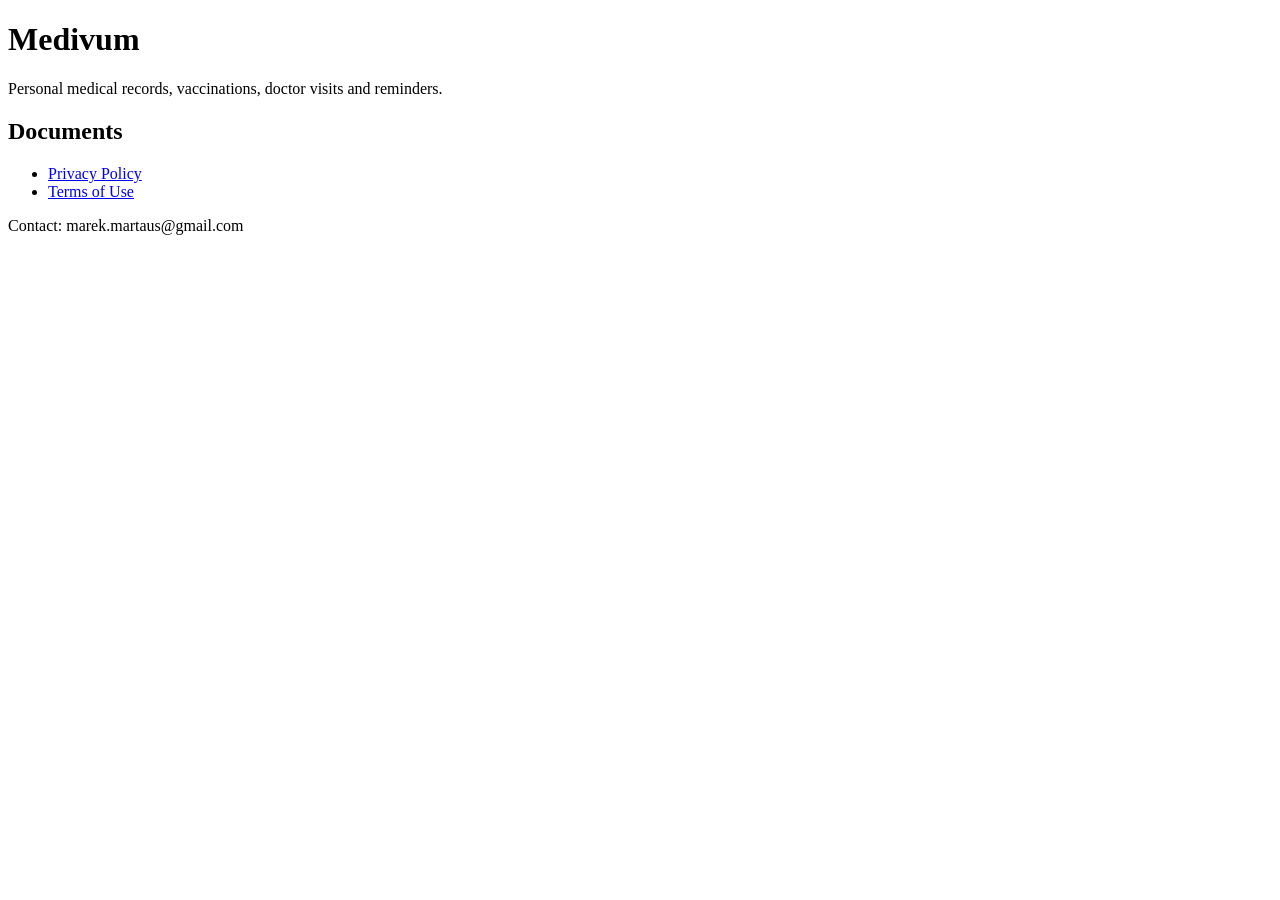
==== index.html @ 5779e425 "Create index.html" ====
<!DOCTYPE html>
<html lang="en">
<head>
  <meta charset="UTF-8">
  <title>Medivum</title>
</head>
<body>
  <h1>Medivum</h1>
  <p>Personal medical records, vaccinations, doctor visits and reminders.</p>

  <h2>Documents</h2>
  <ul>
    <li><a href="privacy.html">Privacy Policy</a></li>
    <li><a href="terms.html">Terms of Use</a></li>
  </ul>

  <p>Contact: marek.martaus@gmail.com</p>
</body>
</html>
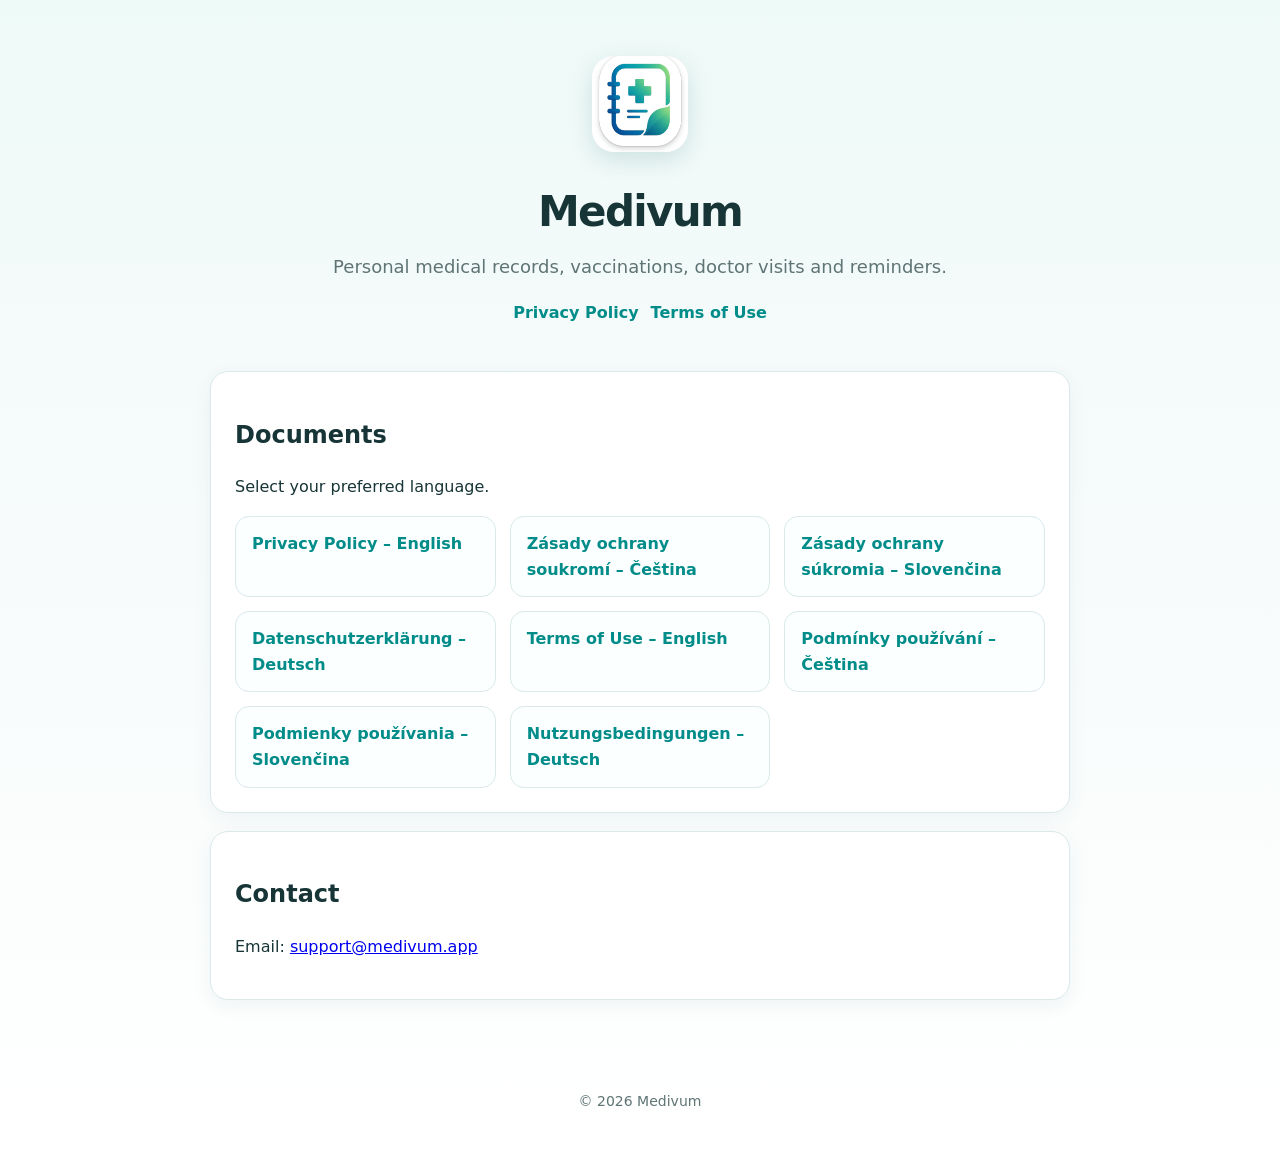
==== commit d0944ca5: "Add files via upload" ====
--- a/index.html
+++ b/index.html
@@ -2,18 +2,43 @@
 <html lang="en">
 <head>
   <meta charset="UTF-8">
+  <meta name="viewport" content="width=device-width, initial-scale=1">
   <title>Medivum</title>
+  <link rel="stylesheet" href="style.css">
 </head>
 <body>
-  <h1>Medivum</h1>
-  <p>Personal medical records, vaccinations, doctor visits and reminders.</p>
+  <header>
+    <img src="logo.png" alt="Medivum logo" class="logo">
+    <h1>Medivum</h1>
+    <p class="subtitle">Personal medical records, vaccinations, doctor visits and reminders.</p>
+    <nav>
+      <a href="privacy.html">Privacy Policy</a>
+      <a href="terms.html">Terms of Use</a>
+    </nav>
+  </header>
 
-  <h2>Documents</h2>
-  <ul>
-    <li><a href="privacy.html">Privacy Policy</a></li>
-    <li><a href="terms.html">Terms of Use</a></li>
-  </ul>
+  <main>
+    <section class="card">
+      <h2>Documents</h2>
+      <p>Select your preferred language.</p>
+      <div class="grid">
+        <a class="button" href="privacy-en.html">Privacy Policy – English</a>
+        <a class="button" href="privacy-cs.html">Zásady ochrany soukromí – Čeština</a>
+        <a class="button" href="privacy-sk.html">Zásady ochrany súkromia – Slovenčina</a>
+        <a class="button" href="privacy-de.html">Datenschutzerklärung – Deutsch</a>
+        <a class="button" href="terms-en.html">Terms of Use – English</a>
+        <a class="button" href="terms-cs.html">Podmínky používání – Čeština</a>
+        <a class="button" href="terms-sk.html">Podmienky používania – Slovenčina</a>
+        <a class="button" href="terms-de.html">Nutzungsbedingungen – Deutsch</a>
+      </div>
+    </section>
 
-  <p>Contact: marek.martaus@gmail.com</p>
+    <section class="card">
+      <h2>Contact</h2>
+      <p>Email: <a href="mailto:support@medivum.app">support@medivum.app</a></p>
+    </section>
+  </main>
+
+  <footer>© 2026 Medivum</footer>
 </body>
 </html>
--- a/style.css
+++ b/style.css
@@ -0,0 +1,120 @@
+:root {
+  --bg: #f7fbfb;
+  --card: #ffffff;
+  --text: #173536;
+  --muted: #5f7475;
+  --primary: #008c89;
+  --border: #dbe9e9;
+}
+
+* { box-sizing: border-box; }
+
+body {
+  margin: 0;
+  font-family: system-ui, -apple-system, BlinkMacSystemFont, "Segoe UI", sans-serif;
+  background: linear-gradient(180deg, #eefaf8 0%, var(--bg) 45%, #ffffff 100%);
+  color: var(--text);
+  line-height: 1.6;
+}
+
+header {
+  max-width: 900px;
+  margin: 0 auto;
+  padding: 56px 20px 28px;
+  text-align: center;
+}
+
+.logo {
+  width: 96px;
+  height: 96px;
+  border-radius: 22px;
+  box-shadow: 0 8px 24px rgba(0, 90, 90, .15);
+}
+
+h1 {
+  margin: 18px 0 8px;
+  font-size: 42px;
+  letter-spacing: -0.04em;
+}
+
+.subtitle {
+  color: var(--muted);
+  font-size: 18px;
+  margin: 0 auto;
+  max-width: 620px;
+}
+
+main {
+  max-width: 900px;
+  margin: 0 auto;
+  padding: 0 20px 48px;
+}
+
+.card {
+  background: var(--card);
+  border: 1px solid var(--border);
+  border-radius: 18px;
+  padding: 24px;
+  margin: 18px 0;
+  box-shadow: 0 6px 20px rgba(24, 78, 78, .06);
+}
+
+.grid {
+  display: grid;
+  grid-template-columns: repeat(auto-fit, minmax(210px, 1fr));
+  gap: 14px;
+}
+
+a.button {
+  display: block;
+  padding: 14px 16px;
+  border: 1px solid var(--border);
+  border-radius: 14px;
+  color: var(--primary);
+  text-decoration: none;
+  font-weight: 650;
+  background: #fbffff;
+}
+
+a.button:hover {
+  border-color: var(--primary);
+  background: #f0fbfa;
+}
+
+nav {
+  display: flex;
+  gap: 12px;
+  flex-wrap: wrap;
+  justify-content: center;
+  margin-top: 18px;
+}
+
+nav a {
+  color: var(--primary);
+  text-decoration: none;
+  font-weight: 600;
+}
+
+.article {
+  max-width: 820px;
+  text-align: left;
+}
+
+.article h1 {
+  font-size: 34px;
+}
+
+.article h2 {
+  margin-top: 32px;
+  border-top: 1px solid var(--border);
+  padding-top: 20px;
+}
+
+footer {
+  max-width: 900px;
+  margin: 0 auto;
+  padding: 24px 20px 40px;
+  color: var(--muted);
+  text-align: center;
+  font-size: 14px;
+}
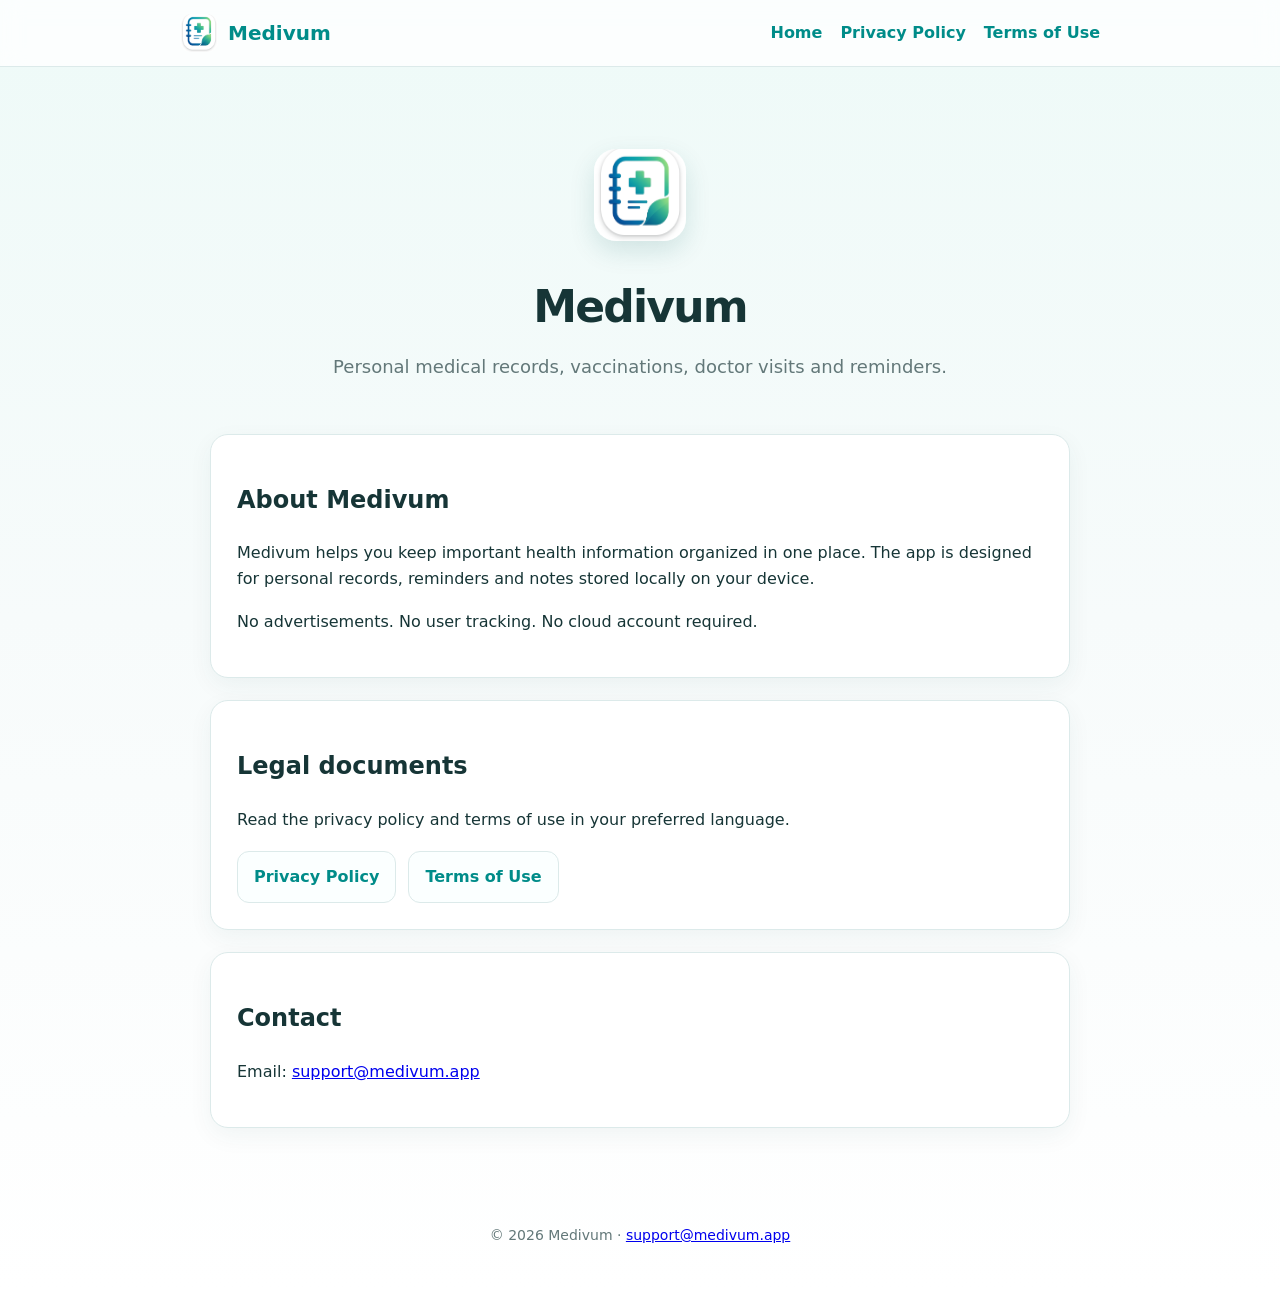
==== commit 9566ae42: "Add files via upload" ====
--- a/index.html
+++ b/index.html
@@ -3,42 +3,47 @@
 <head>
   <meta charset="UTF-8">
   <meta name="viewport" content="width=device-width, initial-scale=1">
-  <title>Medivum</title>
+  <title>Medivum – Home</title>
   <link rel="stylesheet" href="style.css">
 </head>
 <body>
-  <header>
-    <img src="logo.png" alt="Medivum logo" class="logo">
-    <h1>Medivum</h1>
-    <p class="subtitle">Personal medical records, vaccinations, doctor visits and reminders.</p>
-    <nav>
-      <a href="privacy.html">Privacy Policy</a>
-      <a href="terms.html">Terms of Use</a>
-    </nav>
-  </header>
+<header class="site-header">
+  <nav class="nav">
+    <a class="brand" href="index.html"><img src="logo.png" alt="Medivum logo"><span>Medivum</span></a>
+    <a href="index.html">Home</a>
+    <a href="privacy.html">Privacy Policy</a>
+    <a href="terms.html">Terms of Use</a>
+  </nav>
+</header>
+<main>
 
-  <main>
-    <section class="card">
-      <h2>Documents</h2>
-      <p>Select your preferred language.</p>
-      <div class="grid">
-        <a class="button" href="privacy-en.html">Privacy Policy – English</a>
-        <a class="button" href="privacy-cs.html">Zásady ochrany soukromí – Čeština</a>
-        <a class="button" href="privacy-sk.html">Zásady ochrany súkromia – Slovenčina</a>
-        <a class="button" href="privacy-de.html">Datenschutzerklärung – Deutsch</a>
-        <a class="button" href="terms-en.html">Terms of Use – English</a>
-        <a class="button" href="terms-cs.html">Podmínky používání – Čeština</a>
-        <a class="button" href="terms-sk.html">Podmienky používania – Slovenčina</a>
-        <a class="button" href="terms-de.html">Nutzungsbedingungen – Deutsch</a>
-      </div>
-    </section>
+<section class="hero">
+  <img src="logo.png" alt="Medivum logo" class="hero-logo">
+  <h1>Medivum</h1>
+  <p class="subtitle">Personal medical records, vaccinations, doctor visits and reminders.</p>
+</section>
 
-    <section class="card">
-      <h2>Contact</h2>
-      <p>Email: <a href="mailto:support@medivum.app">support@medivum.app</a></p>
-    </section>
-  </main>
+<section class="card">
+  <h2>About Medivum</h2>
+  <p>Medivum helps you keep important health information organized in one place. The app is designed for personal records, reminders and notes stored locally on your device.</p>
+  <p>No advertisements. No user tracking. No cloud account required.</p>
+</section>
 
-  <footer>© 2026 Medivum</footer>
+<section class="card">
+  <h2>Legal documents</h2>
+  <p>Read the privacy policy and terms of use in your preferred language.</p>
+  <div class="home-links">
+    <a class="button" href="privacy.html">Privacy Policy</a>
+    <a class="button" href="terms.html">Terms of Use</a>
+  </div>
+</section>
+
+<section class="card">
+  <h2>Contact</h2>
+  <p>Email: <a href="mailto:support@medivum.app">support@medivum.app</a></p>
+</section>
+
+</main>
+<footer>© 2026 Medivum · <a href="mailto:support@medivum.app">support@medivum.app</a></footer>
 </body>
 </html>
--- a/style.css
+++ b/style.css
@@ -1,10 +1,10 @@
 :root {
   --bg: #f7fbfb;
   --card: #ffffff;
-  --text: #173536;
-  --muted: #5f7475;
+  --text: #163536;
+  --muted: #637879;
   --primary: #008c89;
-  --border: #dbe9e9;
+  --border: #dceaea;
 }
 
 * { box-sizing: border-box; }
@@ -12,28 +12,75 @@
 body {
   margin: 0;
   font-family: system-ui, -apple-system, BlinkMacSystemFont, "Segoe UI", sans-serif;
-  background: linear-gradient(180deg, #eefaf8 0%, var(--bg) 45%, #ffffff 100%);
+  background: linear-gradient(180deg, #eefaf8 0%, var(--bg) 48%, #ffffff 100%);
   color: var(--text);
-  line-height: 1.6;
+  line-height: 1.65;
 }
 
-header {
+.site-header {
+  border-bottom: 1px solid var(--border);
+  background: rgba(255,255,255,.78);
+  backdrop-filter: blur(10px);
+  position: sticky;
+  top: 0;
+  z-index: 10;
+}
+
+.nav {
+  max-width: 960px;
+  margin: 0 auto;
+  padding: 14px 20px;
+  display: flex;
+  align-items: center;
+  gap: 18px;
+}
+
+.brand {
+  display: flex;
+  align-items: center;
+  gap: 10px;
+  text-decoration: none;
+  color: var(--text);
+  font-weight: 800;
+  font-size: 20px;
+  margin-right: auto;
+}
+
+.brand img {
+  width: 38px;
+  height: 38px;
+  border-radius: 10px;
+}
+
+.nav a {
+  color: var(--primary);
+  text-decoration: none;
+  font-weight: 650;
+}
+
+.nav a:hover { text-decoration: underline; }
+
+main {
   max-width: 900px;
   margin: 0 auto;
-  padding: 56px 20px 28px;
-  text-align: center;
+  padding: 48px 20px;
 }
 
-.logo {
-  width: 96px;
-  height: 96px;
+.hero {
+  text-align: center;
+  padding: 34px 0 30px;
+}
+
+.hero-logo {
+  width: 92px;
+  height: 92px;
   border-radius: 22px;
-  box-shadow: 0 8px 24px rgba(0, 90, 90, .15);
+  box-shadow: 0 10px 26px rgba(0,90,90,.14);
 }
 
 h1 {
-  margin: 18px 0 8px;
-  font-size: 42px;
+  margin: 22px 0 8px;
+  font-size: 44px;
   letter-spacing: -0.04em;
 }
 
@@ -41,80 +88,73 @@
   color: var(--muted);
   font-size: 18px;
   margin: 0 auto;
-  max-width: 620px;
-}
-
-main {
-  max-width: 900px;
-  margin: 0 auto;
-  padding: 0 20px 48px;
+  max-width: 640px;
 }
 
 .card {
   background: var(--card);
   border: 1px solid var(--border);
   border-radius: 18px;
-  padding: 24px;
-  margin: 18px 0;
-  box-shadow: 0 6px 20px rgba(24, 78, 78, .06);
+  padding: 26px;
+  margin: 22px 0;
+  box-shadow: 0 8px 24px rgba(24,78,78,.055);
 }
 
-.grid {
-  display: grid;
-  grid-template-columns: repeat(auto-fit, minmax(210px, 1fr));
-  gap: 14px;
+.home-links {
+  display: flex;
+  flex-wrap: wrap;
+  gap: 12px;
+  margin-top: 18px;
 }
 
-a.button {
-  display: block;
-  padding: 14px 16px;
+.button {
+  display: inline-block;
+  padding: 12px 16px;
   border: 1px solid var(--border);
-  border-radius: 14px;
+  border-radius: 12px;
   color: var(--primary);
   text-decoration: none;
-  font-weight: 650;
+  font-weight: 700;
   background: #fbffff;
 }
 
-a.button:hover {
+.button:hover {
   border-color: var(--primary);
   background: #f0fbfa;
 }
 
-nav {
-  display: flex;
+.lang-grid {
+  display: grid;
+  grid-template-columns: repeat(auto-fit, minmax(210px, 1fr));
   gap: 12px;
-  flex-wrap: wrap;
-  justify-content: center;
-  margin-top: 18px;
-}
-
-nav a {
-  color: var(--primary);
-  text-decoration: none;
-  font-weight: 600;
 }
 
 .article {
   max-width: 820px;
-  text-align: left;
 }
 
 .article h1 {
   font-size: 34px;
+  margin-top: 0;
 }
 
 .article h2 {
-  margin-top: 32px;
+  margin-top: 30px;
   border-top: 1px solid var(--border);
-  padding-top: 20px;
+  padding-top: 18px;
 }
 
 footer {
-  max-width: 900px;
+  max-width: 960px;
   margin: 0 auto;
-  padding: 24px 20px 40px;
+  padding: 26px 20px 42px;
   color: var(--muted);
   text-align: center;
   font-size: 14px;
+}
+
+@media (max-width: 620px) {
+  .nav { flex-wrap: wrap; }
+  .brand { width: 100%; }
+  h1 { font-size: 36px; }
 }
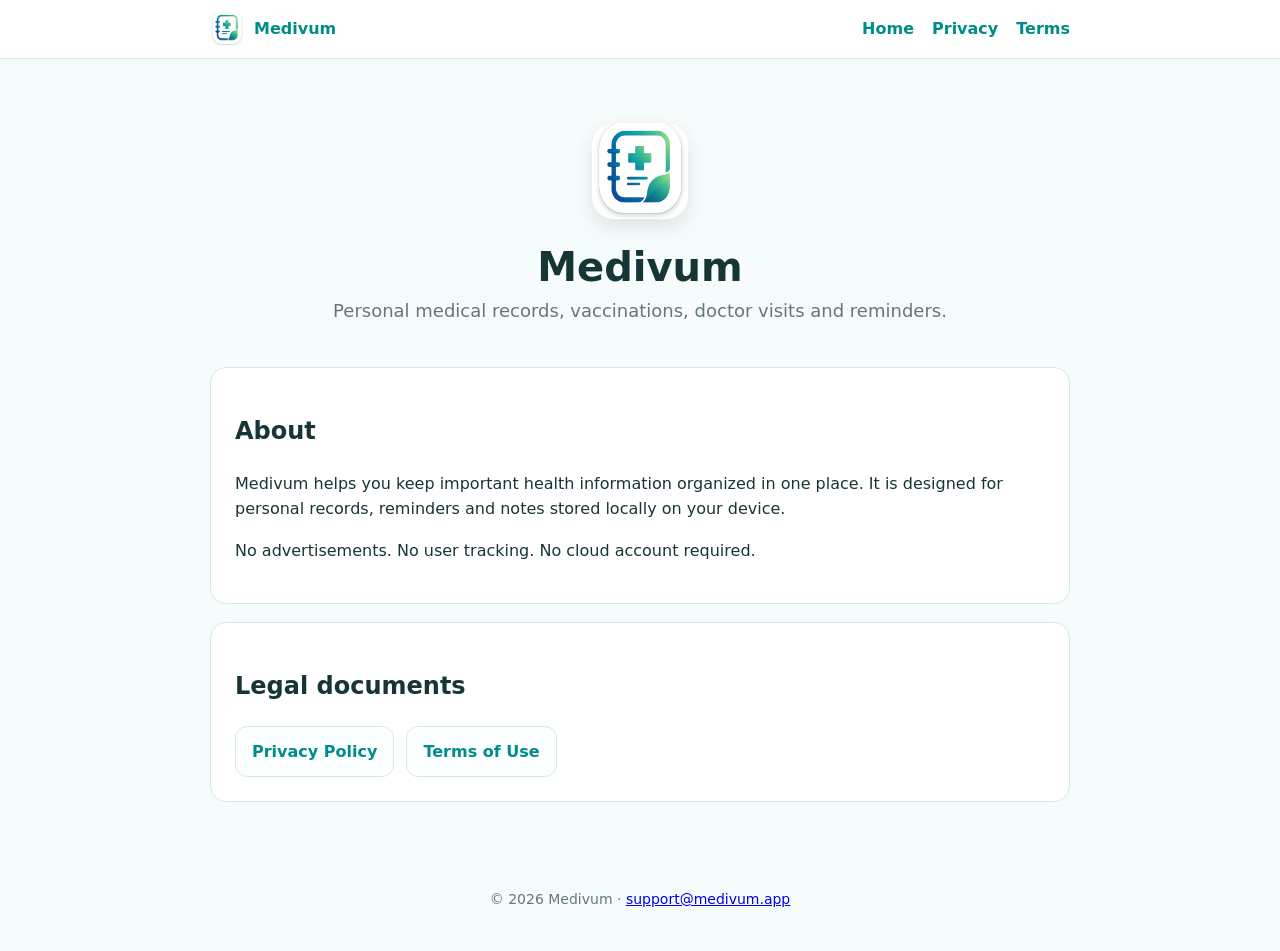
==== commit d8b2129f: "Add files via upload" ====
--- a/index.html
+++ b/index.html
@@ -7,40 +7,34 @@
   <link rel="stylesheet" href="style.css">
 </head>
 <body>
-<header class="site-header">
+<header class="header">
   <nav class="nav">
     <a class="brand" href="index.html"><img src="logo.png" alt="Medivum logo"><span>Medivum</span></a>
     <a href="index.html">Home</a>
-    <a href="privacy.html">Privacy Policy</a>
-    <a href="terms.html">Terms of Use</a>
+    <a href="privacy.html">Privacy</a>
+    <a href="terms.html">Terms</a>
   </nav>
 </header>
 <main>
 
 <section class="hero">
-  <img src="logo.png" alt="Medivum logo" class="hero-logo">
+  <img src="logo.png" alt="Medivum logo">
   <h1>Medivum</h1>
   <p class="subtitle">Personal medical records, vaccinations, doctor visits and reminders.</p>
 </section>
 
 <section class="card">
-  <h2>About Medivum</h2>
-  <p>Medivum helps you keep important health information organized in one place. The app is designed for personal records, reminders and notes stored locally on your device.</p>
+  <h2>About</h2>
+  <p>Medivum helps you keep important health information organized in one place. It is designed for personal records, reminders and notes stored locally on your device.</p>
   <p>No advertisements. No user tracking. No cloud account required.</p>
 </section>
 
 <section class="card">
   <h2>Legal documents</h2>
-  <p>Read the privacy policy and terms of use in your preferred language.</p>
-  <div class="home-links">
+  <div class="links">
     <a class="button" href="privacy.html">Privacy Policy</a>
     <a class="button" href="terms.html">Terms of Use</a>
   </div>
-</section>
-
-<section class="card">
-  <h2>Contact</h2>
-  <p>Email: <a href="mailto:support@medivum.app">support@medivum.app</a></p>
 </section>
 
 </main>
--- a/style.css
+++ b/style.css
@@ -1,10 +1,10 @@
 :root {
-  --bg: #f7fbfb;
+  --bg: #f6fbfb;
+  --text: #173536;
+  --muted: #657879;
+  --primary: #008c89;
+  --border: #d8e8e8;
   --card: #ffffff;
-  --text: #163536;
-  --muted: #637879;
-  --primary: #008c89;
-  --border: #dceaea;
 }
 
 * { box-sizing: border-box; }
@@ -12,24 +12,20 @@
 body {
   margin: 0;
   font-family: system-ui, -apple-system, BlinkMacSystemFont, "Segoe UI", sans-serif;
-  background: linear-gradient(180deg, #eefaf8 0%, var(--bg) 48%, #ffffff 100%);
+  background: var(--bg);
   color: var(--text);
-  line-height: 1.65;
+  line-height: 1.6;
 }
 
-.site-header {
+.header {
+  background: #ffffff;
   border-bottom: 1px solid var(--border);
-  background: rgba(255,255,255,.78);
-  backdrop-filter: blur(10px);
-  position: sticky;
-  top: 0;
-  z-index: 10;
 }
 
 .nav {
-  max-width: 960px;
+  max-width: 900px;
   margin: 0 auto;
-  padding: 14px 20px;
+  padding: 12px 20px;
   display: flex;
   align-items: center;
   gap: 18px;
@@ -39,72 +35,67 @@
   display: flex;
   align-items: center;
   gap: 10px;
+  margin-right: auto;
+  color: var(--text);
   text-decoration: none;
-  color: var(--text);
-  font-weight: 800;
-  font-size: 20px;
-  margin-right: auto;
+  font-weight: 750;
 }
 
 .brand img {
-  width: 38px;
-  height: 38px;
-  border-radius: 10px;
+  width: 34px;
+  height: 34px;
+  border-radius: 8px;
 }
 
 .nav a {
   color: var(--primary);
   text-decoration: none;
-  font-weight: 650;
+  font-weight: 600;
 }
-
-.nav a:hover { text-decoration: underline; }
 
 main {
   max-width: 900px;
   margin: 0 auto;
-  padding: 48px 20px;
+  padding: 44px 20px;
 }
 
 .hero {
   text-align: center;
-  padding: 34px 0 30px;
+  padding: 20px 0 24px;
 }
 
-.hero-logo {
-  width: 92px;
-  height: 92px;
+.hero img {
+  width: 96px;
+  height: 96px;
   border-radius: 22px;
-  box-shadow: 0 10px 26px rgba(0,90,90,.14);
+  box-shadow: 0 8px 20px rgba(0,0,0,.10);
 }
 
 h1 {
-  margin: 22px 0 8px;
-  font-size: 44px;
-  letter-spacing: -0.04em;
+  margin: 18px 0 8px;
+  font-size: 40px;
+  line-height: 1.1;
 }
 
 .subtitle {
   color: var(--muted);
+  margin: 0 auto;
+  max-width: 620px;
   font-size: 18px;
-  margin: 0 auto;
-  max-width: 640px;
 }
 
 .card {
   background: var(--card);
   border: 1px solid var(--border);
-  border-radius: 18px;
-  padding: 26px;
-  margin: 22px 0;
-  box-shadow: 0 8px 24px rgba(24,78,78,.055);
+  border-radius: 16px;
+  padding: 24px;
+  margin: 18px 0;
 }
 
-.home-links {
+.links {
   display: flex;
+  gap: 12px;
   flex-wrap: wrap;
-  gap: 12px;
-  margin-top: 18px;
 }
 
 .button {
@@ -118,43 +109,33 @@
   background: #fbffff;
 }
 
-.button:hover {
-  border-color: var(--primary);
-  background: #f0fbfa;
-}
-
 .lang-grid {
   display: grid;
-  grid-template-columns: repeat(auto-fit, minmax(210px, 1fr));
+  grid-template-columns: repeat(auto-fit, minmax(190px, 1fr));
   gap: 12px;
 }
 
-.article {
-  max-width: 820px;
-}
-
 .article h1 {
-  font-size: 34px;
+  font-size: 32px;
   margin-top: 0;
 }
 
 .article h2 {
-  margin-top: 30px;
+  margin-top: 28px;
+  padding-top: 16px;
   border-top: 1px solid var(--border);
-  padding-top: 18px;
 }
 
 footer {
-  max-width: 960px;
+  max-width: 900px;
   margin: 0 auto;
-  padding: 26px 20px 42px;
+  padding: 24px 20px 40px;
+  text-align: center;
   color: var(--muted);
-  text-align: center;
   font-size: 14px;
 }
 
 @media (max-width: 620px) {
   .nav { flex-wrap: wrap; }
   .brand { width: 100%; }
-  h1 { font-size: 36px; }
 }
